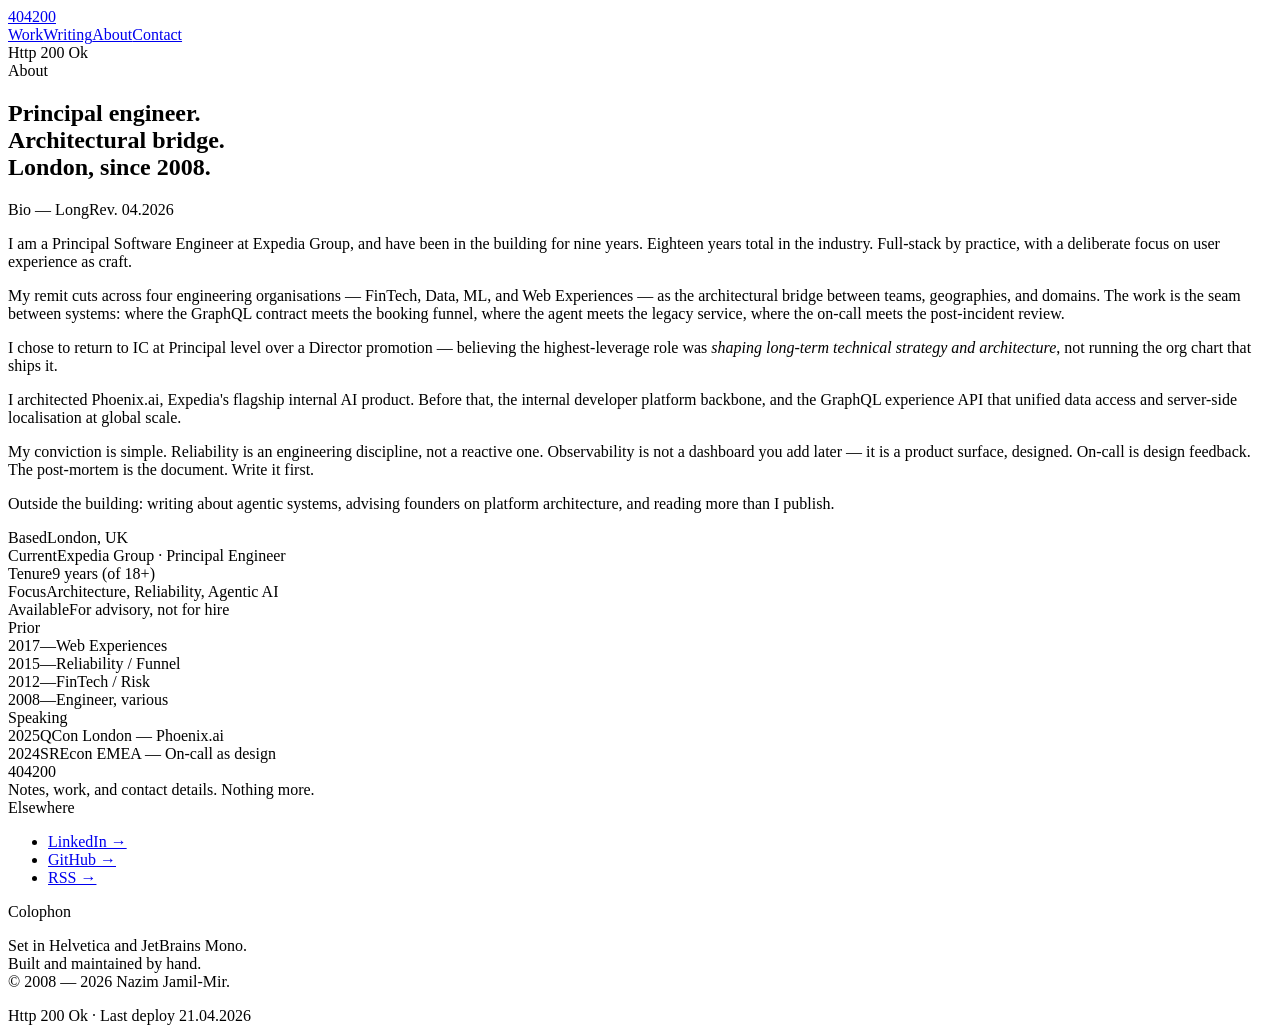
==== about/index.html @ 5a389b7d "Deploying to gh-pages from @ nazimjamil/404200@49bf01068c7d964cf28268f6c3b2073edb10a730 🚀" ====
<!DOCTYPE html><html lang="en"> <head><meta charset="UTF-8"><meta name="viewport" content="width=device-width, initial-scale=1"><meta name="description" content="Principal Software Engineer. Architect of Phoenix.ai. London."><title>About — 404·200</title><link rel="icon" type="image/svg+xml" href="/favicon.svg"><link rel="stylesheet" href="/404.200/_astro/_slug_.BNwKI9wT.css"></head> <body> <div class="page"> <style>astro-island,astro-slot,astro-static-slot{display:contents}</style><script>(()=>{var e=async t=>{await(await t())()};(self.Astro||(self.Astro={})).load=e;window.dispatchEvent(new Event("astro:load"));})();</script><script>(()=>{var A=Object.defineProperty;var g=(i,o,a)=>o in i?A(i,o,{enumerable:!0,configurable:!0,writable:!0,value:a}):i[o]=a;var d=(i,o,a)=>g(i,typeof o!="symbol"?o+"":o,a);{let i={0:t=>m(t),1:t=>a(t),2:t=>new RegExp(t),3:t=>new Date(t),4:t=>new Map(a(t)),5:t=>new Set(a(t)),6:t=>BigInt(t),7:t=>new URL(t),8:t=>new Uint8Array(t),9:t=>new Uint16Array(t),10:t=>new Uint32Array(t),11:t=>1/0*t},o=t=>{let[l,e]=t;return l in i?i[l](e):void 0},a=t=>t.map(o),m=t=>typeof t!="object"||t===null?t:Object.fromEntries(Object.entries(t).map(([l,e])=>[l,o(e)]));class y extends HTMLElement{constructor(){super(...arguments);d(this,"Component");d(this,"hydrator");d(this,"hydrate",async()=>{var b;if(!this.hydrator||!this.isConnected)return;let e=(b=this.parentElement)==null?void 0:b.closest("astro-island[ssr]");if(e){e.addEventListener("astro:hydrate",this.hydrate,{once:!0});return}let c=this.querySelectorAll("astro-slot"),n={},h=this.querySelectorAll("template[data-astro-template]");for(let r of h){let s=r.closest(this.tagName);s!=null&&s.isSameNode(this)&&(n[r.getAttribute("data-astro-template")||"default"]=r.innerHTML,r.remove())}for(let r of c){let s=r.closest(this.tagName);s!=null&&s.isSameNode(this)&&(n[r.getAttribute("name")||"default"]=r.innerHTML)}let p;try{p=this.hasAttribute("props")?m(JSON.parse(this.getAttribute("props"))):{}}catch(r){let s=this.getAttribute("component-url")||"<unknown>",v=this.getAttribute("component-export");throw v&&(s+=` (export ${v})`),console.error(`[hydrate] Error parsing props for component ${s}`,this.getAttribute("props"),r),r}let u;await this.hydrator(this)(this.Component,p,n,{client:this.getAttribute("client")}),this.removeAttribute("ssr"),this.dispatchEvent(new CustomEvent("astro:hydrate"))});d(this,"unmount",()=>{this.isConnected||this.dispatchEvent(new CustomEvent("astro:unmount"))})}disconnectedCallback(){document.removeEventListener("astro:after-swap",this.unmount),document.addEventListener("astro:after-swap",this.unmount,{once:!0})}connectedCallback(){if(!this.hasAttribute("await-children")||document.readyState==="interactive"||document.readyState==="complete")this.childrenConnectedCallback();else{let e=()=>{document.removeEventListener("DOMContentLoaded",e),c.disconnect(),this.childrenConnectedCallback()},c=new MutationObserver(()=>{var n;((n=this.lastChild)==null?void 0:n.nodeType)===Node.COMMENT_NODE&&this.lastChild.nodeValue==="astro:end"&&(this.lastChild.remove(),e())});c.observe(this,{childList:!0}),document.addEventListener("DOMContentLoaded",e)}}async childrenConnectedCallback(){let e=this.getAttribute("before-hydration-url");e&&await import(e),this.start()}async start(){let e=JSON.parse(this.getAttribute("opts")),c=this.getAttribute("client");if(Astro[c]===void 0){window.addEventListener(`astro:${c}`,()=>this.start(),{once:!0});return}try{await Astro[c](async()=>{let n=this.getAttribute("renderer-url"),[h,{default:p}]=await Promise.all([import(this.getAttribute("component-url")),n?import(n):()=>()=>{}]),u=this.getAttribute("component-export")||"default";if(!u.includes("."))this.Component=h[u];else{this.Component=h;for(let f of u.split("."))this.Component=this.Component[f]}return this.hydrator=p,this.hydrate},e,this)}catch(n){console.error(`[astro-island] Error hydrating ${this.getAttribute("component-url")}`,n)}}attributeChangedCallback(){this.hydrate()}}d(y,"observedAttributes",["props"]),customElements.get("astro-island")||customElements.define("astro-island",y)}})();</script><astro-island uid="1nLRUd" prefix="r4" component-url="/404.200/_astro/Header.C9mFIjWQ.js" component-export="default" renderer-url="/404.200/_astro/client.Ck_OXNAA.js" props="{&quot;active&quot;:[0,&quot;About&quot;]}" ssr client="load" opts="{&quot;name&quot;:&quot;Header&quot;,&quot;value&quot;:true}" await-children><header class="site-header"><a class="mark" href="/">404<span class="dot"></span>200</a><nav class="site-nav"><a class="nav-link" href="/work">Work</a><a class="nav-link" href="/writing">Writing</a><a class="nav-link is-active" href="/about">About</a><a class="nav-link" href="/contact">Contact</a></nav><div class="status-pill u-uppercase"><span class="status-dot"></span>Http 200 Ok</div></header><!--astro:end--></astro-island>  <section class="block about-page"><div class="page-head"><div><span class="label">About</span><h1>Principal engineer.<br/>Architectural bridge.<br/>London, since 2008.</h1></div><div class="meta"><span class="label-muted">Bio — Long</span><span class="label-muted">Rev. 04.2026</span></div></div><div class="body"><div class="prose"><p>I am a Principal Software Engineer at Expedia Group, and have been in the building for nine years. Eighteen years total in the industry. Full-stack by practice, with a deliberate focus on user experience as craft.</p><p>My remit cuts across four engineering organisations — FinTech, Data, ML, and Web Experiences — as the architectural bridge between teams, geographies, and domains. The work is the seam between systems: where the GraphQL contract meets the booking funnel, where the agent meets the legacy service, where the on-call meets the post-incident review.</p><div class="pull">I chose to return to IC at Principal level over a Director promotion — believing the highest-leverage role was <em>shaping long-term technical strategy and architecture</em>, not running the org chart that ships it.</div><p>I architected Phoenix.ai, Expedia&#x27;s flagship internal AI product. Before that, the internal developer platform backbone, and the GraphQL experience API that unified data access and server-side localisation at global scale.</p><p>My conviction is simple. Reliability is an engineering discipline, not a reactive one. Observability is not a dashboard you add later — it is a product surface, designed. On-call is design feedback. The post-mortem is the document. Write it first.</p><p>Outside the building: writing about agentic systems, advising founders on platform architecture, and reading more than I publish.</p></div><aside><div class="kv"><span class="k">Based</span><span class="v">London, UK</span></div><div class="kv"><span class="k">Current</span><span class="v">Expedia Group · Principal Engineer</span></div><div class="kv"><span class="k">Tenure</span><span class="v">9 years (of 18+)</span></div><div class="kv"><span class="k">Focus</span><span class="v">Architecture, Reliability, Agentic AI</span></div><div class="kv"><span class="k">Available</span><span class="v">For advisory, not for hire</span></div><div class="group-label">Prior</div><div class="kv"><span class="k">2017—</span><span class="v">Web Experiences</span></div><div class="kv"><span class="k">2015—</span><span class="v">Reliability / Funnel</span></div><div class="kv"><span class="k">2012—</span><span class="v">FinTech / Risk</span></div><div class="kv"><span class="k">2008—</span><span class="v">Engineer, various</span></div><div class="group-label">Speaking</div><div class="kv"><span class="k">2025</span><span class="v">QCon London — Phoenix.ai</span></div><div class="kv"><span class="k">2024</span><span class="v">SREcon EMEA — On-call as design</span></div></aside></div></section>  <footer class="site-footer"><div class="footer-col"><div class="footer-mark">404<span class="footer-dot"></span>200</div><div class="footer-tagline">Notes, work, and contact details. Nothing more.</div></div><div class="footer-col"><div class="label">Elsewhere</div><ul class="footer-links"><li><a href="https://www.linkedin.com/in/nazimjamilmir" target="_blank" rel="noopener noreferrer">LinkedIn →</a></li><li><a href="https://github.com/nazimjamil" target="_blank" rel="noopener noreferrer">GitHub →</a></li><li><a href="/rss.xml">RSS →</a></li></ul></div><div class="footer-col"><div class="label">Colophon</div><p class="footer-small">Set in Helvetica and JetBrains Mono.<br/>Built and maintained by hand.<br/>© 2008 — 2026 Nazim Jamil-Mir.</p></div><div class="footer-status u-uppercase"><span class="status-dot"></span>Http 200 Ok · Last deploy 21.04.2026</div></footer> </div> </body></html>
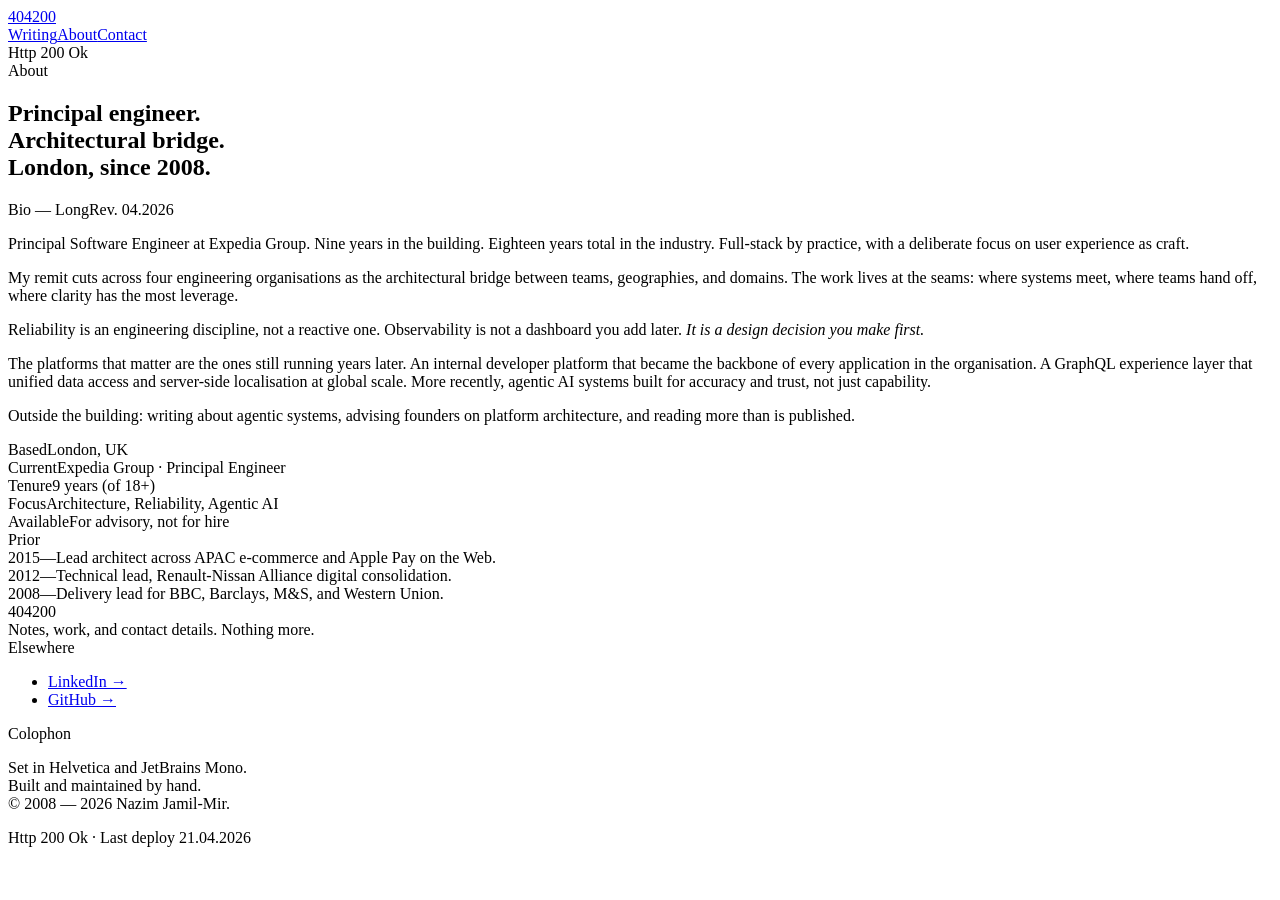
==== commit 3ae2e48b: "Deploying to gh-pages from @ nazimjamil/404200@7b618e17bde80939b89718a43ed02a01119f9fc4 🚀" ====
--- a/about/index.html
+++ b/about/index.html
@@ -1 +1 @@
-<!DOCTYPE html><html lang="en"> <head><meta charset="UTF-8"><meta name="viewport" content="width=device-width, initial-scale=1"><meta name="description" content="Principal Software Engineer. Architect of Phoenix.ai. London."><title>About — 404·200</title><link rel="icon" type="image/svg+xml" href="/favicon.svg"><link rel="stylesheet" href="/404.200/_astro/_slug_.BNwKI9wT.css"></head> <body> <div class="page"> <style>astro-island,astro-slot,astro-static-slot{display:contents}</style><script>(()=>{var e=async t=>{await(await t())()};(self.Astro||(self.Astro={})).load=e;window.dispatchEvent(new Event("astro:load"));})();</script><script>(()=>{var A=Object.defineProperty;var g=(i,o,a)=>o in i?A(i,o,{enumerable:!0,configurable:!0,writable:!0,value:a}):i[o]=a;var d=(i,o,a)=>g(i,typeof o!="symbol"?o+"":o,a);{let i={0:t=>m(t),1:t=>a(t),2:t=>new RegExp(t),3:t=>new Date(t),4:t=>new Map(a(t)),5:t=>new Set(a(t)),6:t=>BigInt(t),7:t=>new URL(t),8:t=>new Uint8Array(t),9:t=>new Uint16Array(t),10:t=>new Uint32Array(t),11:t=>1/0*t},o=t=>{let[l,e]=t;return l in i?i[l](e):void 0},a=t=>t.map(o),m=t=>typeof t!="object"||t===null?t:Object.fromEntries(Object.entries(t).map(([l,e])=>[l,o(e)]));class y extends HTMLElement{constructor(){super(...arguments);d(this,"Component");d(this,"hydrator");d(this,"hydrate",async()=>{var b;if(!this.hydrator||!this.isConnected)return;let e=(b=this.parentElement)==null?void 0:b.closest("astro-island[ssr]");if(e){e.addEventListener("astro:hydrate",this.hydrate,{once:!0});return}let c=this.querySelectorAll("astro-slot"),n={},h=this.querySelectorAll("template[data-astro-template]");for(let r of h){let s=r.closest(this.tagName);s!=null&&s.isSameNode(this)&&(n[r.getAttribute("data-astro-template")||"default"]=r.innerHTML,r.remove())}for(let r of c){let s=r.closest(this.tagName);s!=null&&s.isSameNode(this)&&(n[r.getAttribute("name")||"default"]=r.innerHTML)}let p;try{p=this.hasAttribute("props")?m(JSON.parse(this.getAttribute("props"))):{}}catch(r){let s=this.getAttribute("component-url")||"<unknown>",v=this.getAttribute("component-export");throw v&&(s+=` (export ${v})`),console.error(`[hydrate] Error parsing props for component ${s}`,this.getAttribute("props"),r),r}let u;await this.hydrator(this)(this.Component,p,n,{client:this.getAttribute("client")}),this.removeAttribute("ssr"),this.dispatchEvent(new CustomEvent("astro:hydrate"))});d(this,"unmount",()=>{this.isConnected||this.dispatchEvent(new CustomEvent("astro:unmount"))})}disconnectedCallback(){document.removeEventListener("astro:after-swap",this.unmount),document.addEventListener("astro:after-swap",this.unmount,{once:!0})}connectedCallback(){if(!this.hasAttribute("await-children")||document.readyState==="interactive"||document.readyState==="complete")this.childrenConnectedCallback();else{let e=()=>{document.removeEventListener("DOMContentLoaded",e),c.disconnect(),this.childrenConnectedCallback()},c=new MutationObserver(()=>{var n;((n=this.lastChild)==null?void 0:n.nodeType)===Node.COMMENT_NODE&&this.lastChild.nodeValue==="astro:end"&&(this.lastChild.remove(),e())});c.observe(this,{childList:!0}),document.addEventListener("DOMContentLoaded",e)}}async childrenConnectedCallback(){let e=this.getAttribute("before-hydration-url");e&&await import(e),this.start()}async start(){let e=JSON.parse(this.getAttribute("opts")),c=this.getAttribute("client");if(Astro[c]===void 0){window.addEventListener(`astro:${c}`,()=>this.start(),{once:!0});return}try{await Astro[c](async()=>{let n=this.getAttribute("renderer-url"),[h,{default:p}]=await Promise.all([import(this.getAttribute("component-url")),n?import(n):()=>()=>{}]),u=this.getAttribute("component-export")||"default";if(!u.includes("."))this.Component=h[u];else{this.Component=h;for(let f of u.split("."))this.Component=this.Component[f]}return this.hydrator=p,this.hydrate},e,this)}catch(n){console.error(`[astro-island] Error hydrating ${this.getAttribute("component-url")}`,n)}}attributeChangedCallback(){this.hydrate()}}d(y,"observedAttributes",["props"]),customElements.get("astro-island")||customElements.define("astro-island",y)}})();</script><astro-island uid="1nLRUd" prefix="r4" component-url="/404.200/_astro/Header.C9mFIjWQ.js" component-export="default" renderer-url="/404.200/_astro/client.Ck_OXNAA.js" props="{&quot;active&quot;:[0,&quot;About&quot;]}" ssr client="load" opts="{&quot;name&quot;:&quot;Header&quot;,&quot;value&quot;:true}" await-children><header class="site-header"><a class="mark" href="/">404<span class="dot"></span>200</a><nav class="site-nav"><a class="nav-link" href="/work">Work</a><a class="nav-link" href="/writing">Writing</a><a class="nav-link is-active" href="/about">About</a><a class="nav-link" href="/contact">Contact</a></nav><div class="status-pill u-uppercase"><span class="status-dot"></span>Http 200 Ok</div></header><!--astro:end--></astro-island>  <section class="block about-page"><div class="page-head"><div><span class="label">About</span><h1>Principal engineer.<br/>Architectural bridge.<br/>London, since 2008.</h1></div><div class="meta"><span class="label-muted">Bio — Long</span><span class="label-muted">Rev. 04.2026</span></div></div><div class="body"><div class="prose"><p>I am a Principal Software Engineer at Expedia Group, and have been in the building for nine years. Eighteen years total in the industry. Full-stack by practice, with a deliberate focus on user experience as craft.</p><p>My remit cuts across four engineering organisations — FinTech, Data, ML, and Web Experiences — as the architectural bridge between teams, geographies, and domains. The work is the seam between systems: where the GraphQL contract meets the booking funnel, where the agent meets the legacy service, where the on-call meets the post-incident review.</p><div class="pull">I chose to return to IC at Principal level over a Director promotion — believing the highest-leverage role was <em>shaping long-term technical strategy and architecture</em>, not running the org chart that ships it.</div><p>I architected Phoenix.ai, Expedia&#x27;s flagship internal AI product. Before that, the internal developer platform backbone, and the GraphQL experience API that unified data access and server-side localisation at global scale.</p><p>My conviction is simple. Reliability is an engineering discipline, not a reactive one. Observability is not a dashboard you add later — it is a product surface, designed. On-call is design feedback. The post-mortem is the document. Write it first.</p><p>Outside the building: writing about agentic systems, advising founders on platform architecture, and reading more than I publish.</p></div><aside><div class="kv"><span class="k">Based</span><span class="v">London, UK</span></div><div class="kv"><span class="k">Current</span><span class="v">Expedia Group · Principal Engineer</span></div><div class="kv"><span class="k">Tenure</span><span class="v">9 years (of 18+)</span></div><div class="kv"><span class="k">Focus</span><span class="v">Architecture, Reliability, Agentic AI</span></div><div class="kv"><span class="k">Available</span><span class="v">For advisory, not for hire</span></div><div class="group-label">Prior</div><div class="kv"><span class="k">2017—</span><span class="v">Web Experiences</span></div><div class="kv"><span class="k">2015—</span><span class="v">Reliability / Funnel</span></div><div class="kv"><span class="k">2012—</span><span class="v">FinTech / Risk</span></div><div class="kv"><span class="k">2008—</span><span class="v">Engineer, various</span></div><div class="group-label">Speaking</div><div class="kv"><span class="k">2025</span><span class="v">QCon London — Phoenix.ai</span></div><div class="kv"><span class="k">2024</span><span class="v">SREcon EMEA — On-call as design</span></div></aside></div></section>  <footer class="site-footer"><div class="footer-col"><div class="footer-mark">404<span class="footer-dot"></span>200</div><div class="footer-tagline">Notes, work, and contact details. Nothing more.</div></div><div class="footer-col"><div class="label">Elsewhere</div><ul class="footer-links"><li><a href="https://www.linkedin.com/in/nazimjamilmir" target="_blank" rel="noopener noreferrer">LinkedIn →</a></li><li><a href="https://github.com/nazimjamil" target="_blank" rel="noopener noreferrer">GitHub →</a></li><li><a href="/rss.xml">RSS →</a></li></ul></div><div class="footer-col"><div class="label">Colophon</div><p class="footer-small">Set in Helvetica and JetBrains Mono.<br/>Built and maintained by hand.<br/>© 2008 — 2026 Nazim Jamil-Mir.</p></div><div class="footer-status u-uppercase"><span class="status-dot"></span>Http 200 Ok · Last deploy 21.04.2026</div></footer> </div> </body></html>+<!DOCTYPE html><html lang="en"> <head><meta charset="UTF-8"><meta name="viewport" content="width=device-width, initial-scale=1"><meta name="description" content="Principal Software Engineer. Architect of Phoenix.ai. London."><title>About — 404·200</title><link rel="icon" type="image/svg+xml" href="/favicon.svg"><link rel="stylesheet" href="/404.200/_astro/_slug_.CbARQoSY.css"></head> <body> <div class="page"> <style>astro-island,astro-slot,astro-static-slot{display:contents}</style><script>(()=>{var e=async t=>{await(await t())()};(self.Astro||(self.Astro={})).load=e;window.dispatchEvent(new Event("astro:load"));})();</script><script>(()=>{var A=Object.defineProperty;var g=(i,o,a)=>o in i?A(i,o,{enumerable:!0,configurable:!0,writable:!0,value:a}):i[o]=a;var d=(i,o,a)=>g(i,typeof o!="symbol"?o+"":o,a);{let i={0:t=>m(t),1:t=>a(t),2:t=>new RegExp(t),3:t=>new Date(t),4:t=>new Map(a(t)),5:t=>new Set(a(t)),6:t=>BigInt(t),7:t=>new URL(t),8:t=>new Uint8Array(t),9:t=>new Uint16Array(t),10:t=>new Uint32Array(t),11:t=>1/0*t},o=t=>{let[l,e]=t;return l in i?i[l](e):void 0},a=t=>t.map(o),m=t=>typeof t!="object"||t===null?t:Object.fromEntries(Object.entries(t).map(([l,e])=>[l,o(e)]));class y extends HTMLElement{constructor(){super(...arguments);d(this,"Component");d(this,"hydrator");d(this,"hydrate",async()=>{var b;if(!this.hydrator||!this.isConnected)return;let e=(b=this.parentElement)==null?void 0:b.closest("astro-island[ssr]");if(e){e.addEventListener("astro:hydrate",this.hydrate,{once:!0});return}let c=this.querySelectorAll("astro-slot"),n={},h=this.querySelectorAll("template[data-astro-template]");for(let r of h){let s=r.closest(this.tagName);s!=null&&s.isSameNode(this)&&(n[r.getAttribute("data-astro-template")||"default"]=r.innerHTML,r.remove())}for(let r of c){let s=r.closest(this.tagName);s!=null&&s.isSameNode(this)&&(n[r.getAttribute("name")||"default"]=r.innerHTML)}let p;try{p=this.hasAttribute("props")?m(JSON.parse(this.getAttribute("props"))):{}}catch(r){let s=this.getAttribute("component-url")||"<unknown>",v=this.getAttribute("component-export");throw v&&(s+=` (export ${v})`),console.error(`[hydrate] Error parsing props for component ${s}`,this.getAttribute("props"),r),r}let u;await this.hydrator(this)(this.Component,p,n,{client:this.getAttribute("client")}),this.removeAttribute("ssr"),this.dispatchEvent(new CustomEvent("astro:hydrate"))});d(this,"unmount",()=>{this.isConnected||this.dispatchEvent(new CustomEvent("astro:unmount"))})}disconnectedCallback(){document.removeEventListener("astro:after-swap",this.unmount),document.addEventListener("astro:after-swap",this.unmount,{once:!0})}connectedCallback(){if(!this.hasAttribute("await-children")||document.readyState==="interactive"||document.readyState==="complete")this.childrenConnectedCallback();else{let e=()=>{document.removeEventListener("DOMContentLoaded",e),c.disconnect(),this.childrenConnectedCallback()},c=new MutationObserver(()=>{var n;((n=this.lastChild)==null?void 0:n.nodeType)===Node.COMMENT_NODE&&this.lastChild.nodeValue==="astro:end"&&(this.lastChild.remove(),e())});c.observe(this,{childList:!0}),document.addEventListener("DOMContentLoaded",e)}}async childrenConnectedCallback(){let e=this.getAttribute("before-hydration-url");e&&await import(e),this.start()}async start(){let e=JSON.parse(this.getAttribute("opts")),c=this.getAttribute("client");if(Astro[c]===void 0){window.addEventListener(`astro:${c}`,()=>this.start(),{once:!0});return}try{await Astro[c](async()=>{let n=this.getAttribute("renderer-url"),[h,{default:p}]=await Promise.all([import(this.getAttribute("component-url")),n?import(n):()=>()=>{}]),u=this.getAttribute("component-export")||"default";if(!u.includes("."))this.Component=h[u];else{this.Component=h;for(let f of u.split("."))this.Component=this.Component[f]}return this.hydrator=p,this.hydrate},e,this)}catch(n){console.error(`[astro-island] Error hydrating ${this.getAttribute("component-url")}`,n)}}attributeChangedCallback(){this.hydrate()}}d(y,"observedAttributes",["props"]),customElements.get("astro-island")||customElements.define("astro-island",y)}})();</script><astro-island uid="Z11p2c1" prefix="r4" component-url="/404.200/_astro/Header.SlaGEBiw.js" component-export="default" renderer-url="/404.200/_astro/client.Brf3ESY8.js" props="{&quot;active&quot;:[0,&quot;About&quot;]}" ssr client="load" opts="{&quot;name&quot;:&quot;Header&quot;,&quot;value&quot;:true}" await-children><header class="site-header"><a class="mark" href="/404.200/">404<span class="dot"></span>200</a><nav class="site-nav"><a class="nav-link" href="/404.200/writing">Writing</a><a class="nav-link is-active" href="/404.200/about">About</a><a class="nav-link" href="/404.200/contact">Contact</a></nav><div class="status-pill u-uppercase"><span class="status-dot"></span>Http 200 Ok</div></header><!--astro:end--></astro-island>  <section class="block about-page"><div class="page-head"><div><span class="label">About</span><h1>Principal engineer.<br/>Architectural bridge.<br/>London, since 2008.</h1></div><div class="meta"><span class="label-muted">Bio — Long</span><span class="label-muted">Rev. 04.2026</span></div></div><div class="body"><div class="prose"><p>Principal Software Engineer at Expedia Group. Nine years in the building. Eighteen years total in the industry. Full-stack by practice, with a deliberate focus on user experience as craft.</p><p>My remit cuts across four engineering organisations as the architectural bridge between teams, geographies, and domains. The work lives at the seams: where systems meet, where teams hand off, where clarity has the most leverage.</p><div class="pull">Reliability is an engineering discipline, not a reactive one. Observability is not a dashboard you add later. <em>It is a design decision you make first.</em></div><p>The platforms that matter are the ones still running years later. An internal developer platform that became the backbone of every application in the organisation. A GraphQL experience layer that unified data access and server-side localisation at global scale. More recently, agentic AI systems built for accuracy and trust, not just capability.</p><p>Outside the building: writing about agentic systems, advising founders on platform architecture, and reading more than is published.</p></div><aside><div class="kv"><span class="k">Based</span><span class="v">London, UK</span></div><div class="kv"><span class="k">Current</span><span class="v">Expedia Group · Principal Engineer</span></div><div class="kv"><span class="k">Tenure</span><span class="v">9 years (of 18+)</span></div><div class="kv"><span class="k">Focus</span><span class="v">Architecture, Reliability, Agentic AI</span></div><div class="kv"><span class="k">Available</span><span class="v">For advisory, not for hire</span></div><div class="group-label">Prior</div><div class="kv"><span class="k">2015—</span><span class="v">Lead architect across APAC e-commerce and Apple Pay on the Web.</span></div><div class="kv"><span class="k">2012—</span><span class="v">Technical lead, Renault-Nissan Alliance digital consolidation.</span></div><div class="kv"><span class="k">2008—</span><span class="v">Delivery lead for BBC, Barclays, M&amp;S, and Western Union.</span></div></aside></div></section>  <footer class="site-footer"><div class="footer-col"><div class="footer-mark">404<span class="footer-dot"></span>200</div><div class="footer-tagline">Notes, work, and contact details. Nothing more.</div></div><div class="footer-col"><div class="label">Elsewhere</div><ul class="footer-links"><li><a href="https://www.linkedin.com/in/nazimjamil" target="_blank" rel="noopener noreferrer">LinkedIn →</a></li><li><a href="https://github.com/nazimjamil" target="_blank" rel="noopener noreferrer">GitHub →</a></li></ul></div><div class="footer-col"><div class="label">Colophon</div><p class="footer-small">Set in Helvetica and JetBrains Mono.<br/>Built and maintained by hand.<br/>© 2008 — 2026 Nazim Jamil-Mir.</p></div><div class="footer-status u-uppercase"><span class="status-dot"></span>Http 200 Ok · Last deploy 21.04.2026</div></footer> </div> </body></html>
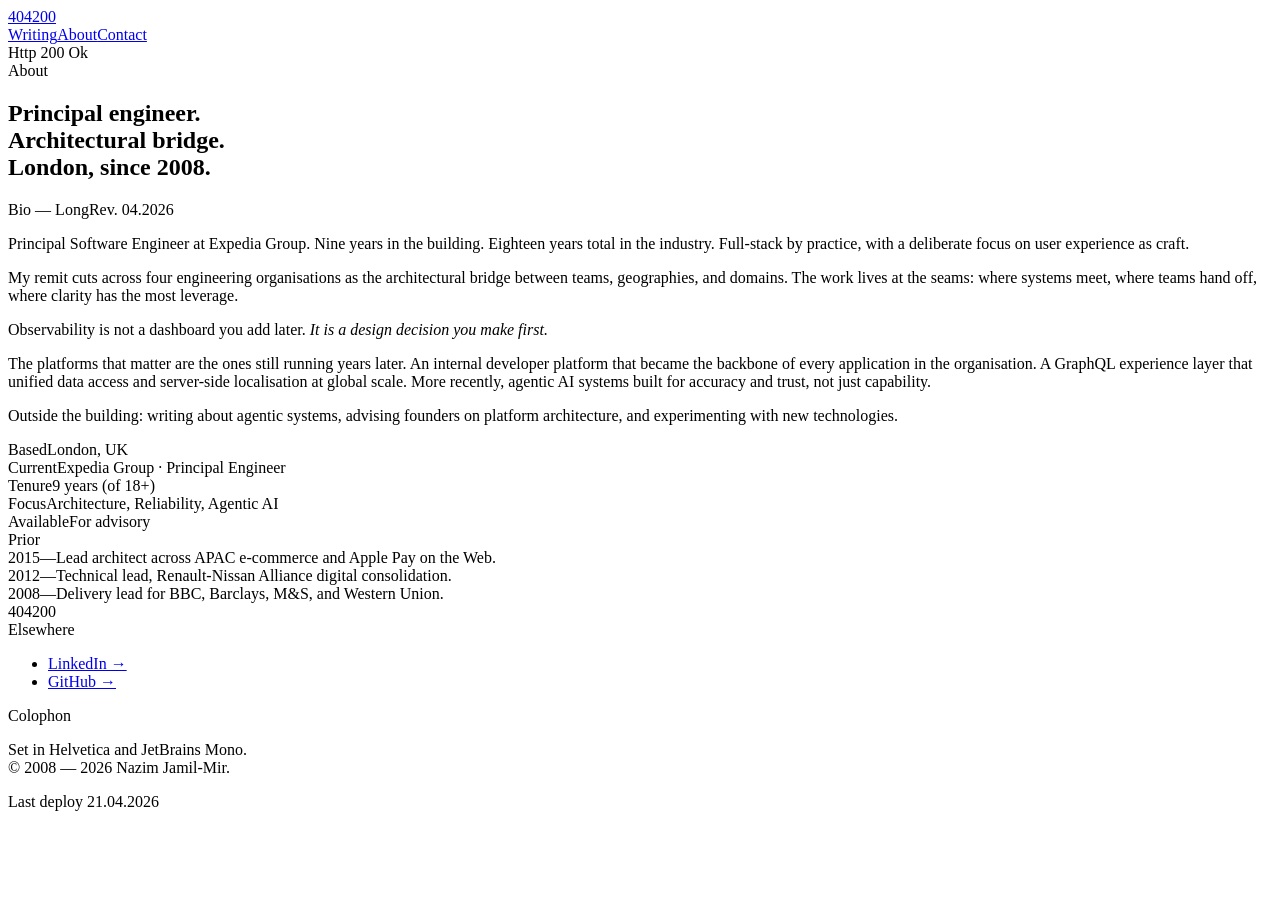
==== commit d85819c9: "Deploying to gh-pages from @ nazimjamil/404200@6c9fbba4cd90cd9b2258c293fcf6536ea27a7392 🚀" ====
--- a/about/index.html
+++ b/about/index.html
@@ -1 +1 @@
-<!DOCTYPE html><html lang="en"> <head><meta charset="UTF-8"><meta name="viewport" content="width=device-width, initial-scale=1"><meta name="description" content="Principal Software Engineer. Architect of Phoenix.ai. London."><title>About — 404·200</title><link rel="icon" type="image/svg+xml" href="/favicon.svg"><link rel="stylesheet" href="/404.200/_astro/_slug_.CbARQoSY.css"></head> <body> <div class="page"> <style>astro-island,astro-slot,astro-static-slot{display:contents}</style><script>(()=>{var e=async t=>{await(await t())()};(self.Astro||(self.Astro={})).load=e;window.dispatchEvent(new Event("astro:load"));})();</script><script>(()=>{var A=Object.defineProperty;var g=(i,o,a)=>o in i?A(i,o,{enumerable:!0,configurable:!0,writable:!0,value:a}):i[o]=a;var d=(i,o,a)=>g(i,typeof o!="symbol"?o+"":o,a);{let i={0:t=>m(t),1:t=>a(t),2:t=>new RegExp(t),3:t=>new Date(t),4:t=>new Map(a(t)),5:t=>new Set(a(t)),6:t=>BigInt(t),7:t=>new URL(t),8:t=>new Uint8Array(t),9:t=>new Uint16Array(t),10:t=>new Uint32Array(t),11:t=>1/0*t},o=t=>{let[l,e]=t;return l in i?i[l](e):void 0},a=t=>t.map(o),m=t=>typeof t!="object"||t===null?t:Object.fromEntries(Object.entries(t).map(([l,e])=>[l,o(e)]));class y extends HTMLElement{constructor(){super(...arguments);d(this,"Component");d(this,"hydrator");d(this,"hydrate",async()=>{var b;if(!this.hydrator||!this.isConnected)return;let e=(b=this.parentElement)==null?void 0:b.closest("astro-island[ssr]");if(e){e.addEventListener("astro:hydrate",this.hydrate,{once:!0});return}let c=this.querySelectorAll("astro-slot"),n={},h=this.querySelectorAll("template[data-astro-template]");for(let r of h){let s=r.closest(this.tagName);s!=null&&s.isSameNode(this)&&(n[r.getAttribute("data-astro-template")||"default"]=r.innerHTML,r.remove())}for(let r of c){let s=r.closest(this.tagName);s!=null&&s.isSameNode(this)&&(n[r.getAttribute("name")||"default"]=r.innerHTML)}let p;try{p=this.hasAttribute("props")?m(JSON.parse(this.getAttribute("props"))):{}}catch(r){let s=this.getAttribute("component-url")||"<unknown>",v=this.getAttribute("component-export");throw v&&(s+=` (export ${v})`),console.error(`[hydrate] Error parsing props for component ${s}`,this.getAttribute("props"),r),r}let u;await this.hydrator(this)(this.Component,p,n,{client:this.getAttribute("client")}),this.removeAttribute("ssr"),this.dispatchEvent(new CustomEvent("astro:hydrate"))});d(this,"unmount",()=>{this.isConnected||this.dispatchEvent(new CustomEvent("astro:unmount"))})}disconnectedCallback(){document.removeEventListener("astro:after-swap",this.unmount),document.addEventListener("astro:after-swap",this.unmount,{once:!0})}connectedCallback(){if(!this.hasAttribute("await-children")||document.readyState==="interactive"||document.readyState==="complete")this.childrenConnectedCallback();else{let e=()=>{document.removeEventListener("DOMContentLoaded",e),c.disconnect(),this.childrenConnectedCallback()},c=new MutationObserver(()=>{var n;((n=this.lastChild)==null?void 0:n.nodeType)===Node.COMMENT_NODE&&this.lastChild.nodeValue==="astro:end"&&(this.lastChild.remove(),e())});c.observe(this,{childList:!0}),document.addEventListener("DOMContentLoaded",e)}}async childrenConnectedCallback(){let e=this.getAttribute("before-hydration-url");e&&await import(e),this.start()}async start(){let e=JSON.parse(this.getAttribute("opts")),c=this.getAttribute("client");if(Astro[c]===void 0){window.addEventListener(`astro:${c}`,()=>this.start(),{once:!0});return}try{await Astro[c](async()=>{let n=this.getAttribute("renderer-url"),[h,{default:p}]=await Promise.all([import(this.getAttribute("component-url")),n?import(n):()=>()=>{}]),u=this.getAttribute("component-export")||"default";if(!u.includes("."))this.Component=h[u];else{this.Component=h;for(let f of u.split("."))this.Component=this.Component[f]}return this.hydrator=p,this.hydrate},e,this)}catch(n){console.error(`[astro-island] Error hydrating ${this.getAttribute("component-url")}`,n)}}attributeChangedCallback(){this.hydrate()}}d(y,"observedAttributes",["props"]),customElements.get("astro-island")||customElements.define("astro-island",y)}})();</script><astro-island uid="Z11p2c1" prefix="r4" component-url="/404.200/_astro/Header.SlaGEBiw.js" component-export="default" renderer-url="/404.200/_astro/client.Brf3ESY8.js" props="{&quot;active&quot;:[0,&quot;About&quot;]}" ssr client="load" opts="{&quot;name&quot;:&quot;Header&quot;,&quot;value&quot;:true}" await-children><header class="site-header"><a class="mark" href="/404.200/">404<span class="dot"></span>200</a><nav class="site-nav"><a class="nav-link" href="/404.200/writing">Writing</a><a class="nav-link is-active" href="/404.200/about">About</a><a class="nav-link" href="/404.200/contact">Contact</a></nav><div class="status-pill u-uppercase"><span class="status-dot"></span>Http 200 Ok</div></header><!--astro:end--></astro-island>  <section class="block about-page"><div class="page-head"><div><span class="label">About</span><h1>Principal engineer.<br/>Architectural bridge.<br/>London, since 2008.</h1></div><div class="meta"><span class="label-muted">Bio — Long</span><span class="label-muted">Rev. 04.2026</span></div></div><div class="body"><div class="prose"><p>Principal Software Engineer at Expedia Group. Nine years in the building. Eighteen years total in the industry. Full-stack by practice, with a deliberate focus on user experience as craft.</p><p>My remit cuts across four engineering organisations as the architectural bridge between teams, geographies, and domains. The work lives at the seams: where systems meet, where teams hand off, where clarity has the most leverage.</p><div class="pull">Reliability is an engineering discipline, not a reactive one. Observability is not a dashboard you add later. <em>It is a design decision you make first.</em></div><p>The platforms that matter are the ones still running years later. An internal developer platform that became the backbone of every application in the organisation. A GraphQL experience layer that unified data access and server-side localisation at global scale. More recently, agentic AI systems built for accuracy and trust, not just capability.</p><p>Outside the building: writing about agentic systems, advising founders on platform architecture, and reading more than is published.</p></div><aside><div class="kv"><span class="k">Based</span><span class="v">London, UK</span></div><div class="kv"><span class="k">Current</span><span class="v">Expedia Group · Principal Engineer</span></div><div class="kv"><span class="k">Tenure</span><span class="v">9 years (of 18+)</span></div><div class="kv"><span class="k">Focus</span><span class="v">Architecture, Reliability, Agentic AI</span></div><div class="kv"><span class="k">Available</span><span class="v">For advisory, not for hire</span></div><div class="group-label">Prior</div><div class="kv"><span class="k">2015—</span><span class="v">Lead architect across APAC e-commerce and Apple Pay on the Web.</span></div><div class="kv"><span class="k">2012—</span><span class="v">Technical lead, Renault-Nissan Alliance digital consolidation.</span></div><div class="kv"><span class="k">2008—</span><span class="v">Delivery lead for BBC, Barclays, M&amp;S, and Western Union.</span></div></aside></div></section>  <footer class="site-footer"><div class="footer-col"><div class="footer-mark">404<span class="footer-dot"></span>200</div><div class="footer-tagline">Notes, work, and contact details. Nothing more.</div></div><div class="footer-col"><div class="label">Elsewhere</div><ul class="footer-links"><li><a href="https://www.linkedin.com/in/nazimjamil" target="_blank" rel="noopener noreferrer">LinkedIn →</a></li><li><a href="https://github.com/nazimjamil" target="_blank" rel="noopener noreferrer">GitHub →</a></li></ul></div><div class="footer-col"><div class="label">Colophon</div><p class="footer-small">Set in Helvetica and JetBrains Mono.<br/>Built and maintained by hand.<br/>© 2008 — 2026 Nazim Jamil-Mir.</p></div><div class="footer-status u-uppercase"><span class="status-dot"></span>Http 200 Ok · Last deploy 21.04.2026</div></footer> </div> </body></html>+<!DOCTYPE html><html lang="en"> <head><meta charset="UTF-8"><meta name="viewport" content="width=device-width, initial-scale=1"><meta name="description" content="Principal Software Engineer. Architect of Phoenix.ai. London."><title>About — 404·200</title><link rel="icon" type="image/svg+xml" href="/favicon.svg"><link rel="stylesheet" href="/404.200/_astro/_slug_.CbARQoSY.css"></head> <body> <div class="page"> <style>astro-island,astro-slot,astro-static-slot{display:contents}</style><script>(()=>{var e=async t=>{await(await t())()};(self.Astro||(self.Astro={})).load=e;window.dispatchEvent(new Event("astro:load"));})();</script><script>(()=>{var A=Object.defineProperty;var g=(i,o,a)=>o in i?A(i,o,{enumerable:!0,configurable:!0,writable:!0,value:a}):i[o]=a;var d=(i,o,a)=>g(i,typeof o!="symbol"?o+"":o,a);{let i={0:t=>m(t),1:t=>a(t),2:t=>new RegExp(t),3:t=>new Date(t),4:t=>new Map(a(t)),5:t=>new Set(a(t)),6:t=>BigInt(t),7:t=>new URL(t),8:t=>new Uint8Array(t),9:t=>new Uint16Array(t),10:t=>new Uint32Array(t),11:t=>1/0*t},o=t=>{let[l,e]=t;return l in i?i[l](e):void 0},a=t=>t.map(o),m=t=>typeof t!="object"||t===null?t:Object.fromEntries(Object.entries(t).map(([l,e])=>[l,o(e)]));class y extends HTMLElement{constructor(){super(...arguments);d(this,"Component");d(this,"hydrator");d(this,"hydrate",async()=>{var b;if(!this.hydrator||!this.isConnected)return;let e=(b=this.parentElement)==null?void 0:b.closest("astro-island[ssr]");if(e){e.addEventListener("astro:hydrate",this.hydrate,{once:!0});return}let c=this.querySelectorAll("astro-slot"),n={},h=this.querySelectorAll("template[data-astro-template]");for(let r of h){let s=r.closest(this.tagName);s!=null&&s.isSameNode(this)&&(n[r.getAttribute("data-astro-template")||"default"]=r.innerHTML,r.remove())}for(let r of c){let s=r.closest(this.tagName);s!=null&&s.isSameNode(this)&&(n[r.getAttribute("name")||"default"]=r.innerHTML)}let p;try{p=this.hasAttribute("props")?m(JSON.parse(this.getAttribute("props"))):{}}catch(r){let s=this.getAttribute("component-url")||"<unknown>",v=this.getAttribute("component-export");throw v&&(s+=` (export ${v})`),console.error(`[hydrate] Error parsing props for component ${s}`,this.getAttribute("props"),r),r}let u;await this.hydrator(this)(this.Component,p,n,{client:this.getAttribute("client")}),this.removeAttribute("ssr"),this.dispatchEvent(new CustomEvent("astro:hydrate"))});d(this,"unmount",()=>{this.isConnected||this.dispatchEvent(new CustomEvent("astro:unmount"))})}disconnectedCallback(){document.removeEventListener("astro:after-swap",this.unmount),document.addEventListener("astro:after-swap",this.unmount,{once:!0})}connectedCallback(){if(!this.hasAttribute("await-children")||document.readyState==="interactive"||document.readyState==="complete")this.childrenConnectedCallback();else{let e=()=>{document.removeEventListener("DOMContentLoaded",e),c.disconnect(),this.childrenConnectedCallback()},c=new MutationObserver(()=>{var n;((n=this.lastChild)==null?void 0:n.nodeType)===Node.COMMENT_NODE&&this.lastChild.nodeValue==="astro:end"&&(this.lastChild.remove(),e())});c.observe(this,{childList:!0}),document.addEventListener("DOMContentLoaded",e)}}async childrenConnectedCallback(){let e=this.getAttribute("before-hydration-url");e&&await import(e),this.start()}async start(){let e=JSON.parse(this.getAttribute("opts")),c=this.getAttribute("client");if(Astro[c]===void 0){window.addEventListener(`astro:${c}`,()=>this.start(),{once:!0});return}try{await Astro[c](async()=>{let n=this.getAttribute("renderer-url"),[h,{default:p}]=await Promise.all([import(this.getAttribute("component-url")),n?import(n):()=>()=>{}]),u=this.getAttribute("component-export")||"default";if(!u.includes("."))this.Component=h[u];else{this.Component=h;for(let f of u.split("."))this.Component=this.Component[f]}return this.hydrator=p,this.hydrate},e,this)}catch(n){console.error(`[astro-island] Error hydrating ${this.getAttribute("component-url")}`,n)}}attributeChangedCallback(){this.hydrate()}}d(y,"observedAttributes",["props"]),customElements.get("astro-island")||customElements.define("astro-island",y)}})();</script><astro-island uid="Z11p2c1" prefix="r4" component-url="/404.200/_astro/Header.SlaGEBiw.js" component-export="default" renderer-url="/404.200/_astro/client.Brf3ESY8.js" props="{&quot;active&quot;:[0,&quot;About&quot;]}" ssr client="load" opts="{&quot;name&quot;:&quot;Header&quot;,&quot;value&quot;:true}" await-children><header class="site-header"><a class="mark" href="/404.200/">404<span class="dot"></span>200</a><nav class="site-nav"><a class="nav-link" href="/404.200/writing">Writing</a><a class="nav-link is-active" href="/404.200/about">About</a><a class="nav-link" href="/404.200/contact">Contact</a></nav><div class="status-pill u-uppercase"><span class="status-dot"></span>Http 200 Ok</div></header><!--astro:end--></astro-island>  <section class="block about-page"><div class="page-head"><div><span class="label">About</span><h1>Principal engineer.<br/>Architectural bridge.<br/>London, since 2008.</h1></div><div class="meta"><span class="label-muted">Bio — Long</span><span class="label-muted">Rev. 04.2026</span></div></div><div class="body"><div class="prose"><p>Principal Software Engineer at Expedia Group. Nine years in the building. Eighteen years total in the industry. Full-stack by practice, with a deliberate focus on user experience as craft.</p><p>My remit cuts across four engineering organisations as the architectural bridge between teams, geographies, and domains. The work lives at the seams: where systems meet, where teams hand off, where clarity has the most leverage.</p><div class="pull">Observability is not a dashboard you add later. <em>It is a design decision you make first.</em></div><p>The platforms that matter are the ones still running years later. An internal developer platform that became the backbone of every application in the organisation. A GraphQL experience layer that unified data access and server-side localisation at global scale. More recently, agentic AI systems built for accuracy and trust, not just capability.</p><p>Outside the building: writing about agentic systems, advising founders on platform architecture, and experimenting with new technologies.</p></div><aside><div class="kv"><span class="k">Based</span><span class="v">London, UK</span></div><div class="kv"><span class="k">Current</span><span class="v">Expedia Group · Principal Engineer</span></div><div class="kv"><span class="k">Tenure</span><span class="v">9 years (of 18+)</span></div><div class="kv"><span class="k">Focus</span><span class="v">Architecture, Reliability, Agentic AI</span></div><div class="kv"><span class="k">Available</span><span class="v">For advisory</span></div><div class="group-label">Prior</div><div class="kv"><span class="k">2015—</span><span class="v">Lead architect across APAC e-commerce and Apple Pay on the Web.</span></div><div class="kv"><span class="k">2012—</span><span class="v">Technical lead, Renault-Nissan Alliance digital consolidation.</span></div><div class="kv"><span class="k">2008—</span><span class="v">Delivery lead for BBC, Barclays, M&amp;S, and Western Union.</span></div></aside></div></section>  <footer class="site-footer"><div class="footer-col"><div class="footer-mark">404<span class="footer-dot"></span>200</div></div><div class="footer-col"><div class="label">Elsewhere</div><ul class="footer-links"><li><a href="https://www.linkedin.com/in/nazimjamil" target="_blank" rel="noopener noreferrer">LinkedIn →</a></li><li><a href="https://github.com/nazimjamil" target="_blank" rel="noopener noreferrer">GitHub →</a></li></ul></div><div class="footer-col"><div class="label">Colophon</div><p class="footer-small">Set in Helvetica and JetBrains Mono.<br/>© 2008 — 2026 Nazim Jamil-Mir.</p></div><div class="footer-status u-uppercase"><span class="status-dot"></span>Last deploy 21.04.2026</div></footer> </div> </body></html>
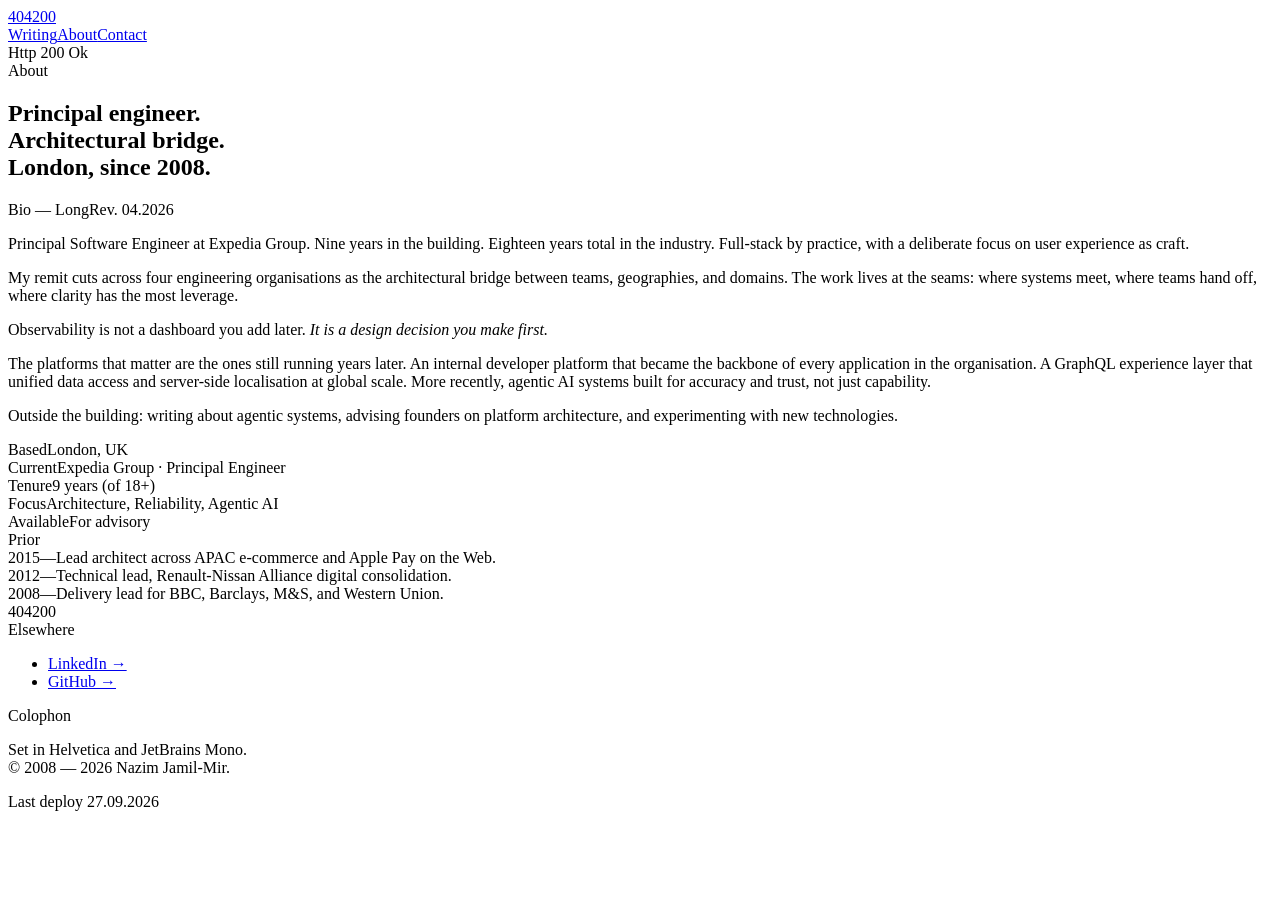
==== commit 844c4d17: "Deploying to gh-pages from @ nazimjamil/404200@da3302ede17dab240cc0339001bb0a37a1f392a7 🚀" ====
--- a/about/index.html
+++ b/about/index.html
@@ -1 +1 @@
-<!DOCTYPE html><html lang="en"> <head><meta charset="UTF-8"><meta name="viewport" content="width=device-width, initial-scale=1"><meta name="description" content="Principal Software Engineer. Architect of Phoenix.ai. London."><title>About — 404·200</title><link rel="icon" type="image/svg+xml" href="/favicon.svg"><link rel="stylesheet" href="/404.200/_astro/_slug_.CbARQoSY.css"></head> <body> <div class="page"> <style>astro-island,astro-slot,astro-static-slot{display:contents}</style><script>(()=>{var e=async t=>{await(await t())()};(self.Astro||(self.Astro={})).load=e;window.dispatchEvent(new Event("astro:load"));})();</script><script>(()=>{var A=Object.defineProperty;var g=(i,o,a)=>o in i?A(i,o,{enumerable:!0,configurable:!0,writable:!0,value:a}):i[o]=a;var d=(i,o,a)=>g(i,typeof o!="symbol"?o+"":o,a);{let i={0:t=>m(t),1:t=>a(t),2:t=>new RegExp(t),3:t=>new Date(t),4:t=>new Map(a(t)),5:t=>new Set(a(t)),6:t=>BigInt(t),7:t=>new URL(t),8:t=>new Uint8Array(t),9:t=>new Uint16Array(t),10:t=>new Uint32Array(t),11:t=>1/0*t},o=t=>{let[l,e]=t;return l in i?i[l](e):void 0},a=t=>t.map(o),m=t=>typeof t!="object"||t===null?t:Object.fromEntries(Object.entries(t).map(([l,e])=>[l,o(e)]));class y extends HTMLElement{constructor(){super(...arguments);d(this,"Component");d(this,"hydrator");d(this,"hydrate",async()=>{var b;if(!this.hydrator||!this.isConnected)return;let e=(b=this.parentElement)==null?void 0:b.closest("astro-island[ssr]");if(e){e.addEventListener("astro:hydrate",this.hydrate,{once:!0});return}let c=this.querySelectorAll("astro-slot"),n={},h=this.querySelectorAll("template[data-astro-template]");for(let r of h){let s=r.closest(this.tagName);s!=null&&s.isSameNode(this)&&(n[r.getAttribute("data-astro-template")||"default"]=r.innerHTML,r.remove())}for(let r of c){let s=r.closest(this.tagName);s!=null&&s.isSameNode(this)&&(n[r.getAttribute("name")||"default"]=r.innerHTML)}let p;try{p=this.hasAttribute("props")?m(JSON.parse(this.getAttribute("props"))):{}}catch(r){let s=this.getAttribute("component-url")||"<unknown>",v=this.getAttribute("component-export");throw v&&(s+=` (export ${v})`),console.error(`[hydrate] Error parsing props for component ${s}`,this.getAttribute("props"),r),r}let u;await this.hydrator(this)(this.Component,p,n,{client:this.getAttribute("client")}),this.removeAttribute("ssr"),this.dispatchEvent(new CustomEvent("astro:hydrate"))});d(this,"unmount",()=>{this.isConnected||this.dispatchEvent(new CustomEvent("astro:unmount"))})}disconnectedCallback(){document.removeEventListener("astro:after-swap",this.unmount),document.addEventListener("astro:after-swap",this.unmount,{once:!0})}connectedCallback(){if(!this.hasAttribute("await-children")||document.readyState==="interactive"||document.readyState==="complete")this.childrenConnectedCallback();else{let e=()=>{document.removeEventListener("DOMContentLoaded",e),c.disconnect(),this.childrenConnectedCallback()},c=new MutationObserver(()=>{var n;((n=this.lastChild)==null?void 0:n.nodeType)===Node.COMMENT_NODE&&this.lastChild.nodeValue==="astro:end"&&(this.lastChild.remove(),e())});c.observe(this,{childList:!0}),document.addEventListener("DOMContentLoaded",e)}}async childrenConnectedCallback(){let e=this.getAttribute("before-hydration-url");e&&await import(e),this.start()}async start(){let e=JSON.parse(this.getAttribute("opts")),c=this.getAttribute("client");if(Astro[c]===void 0){window.addEventListener(`astro:${c}`,()=>this.start(),{once:!0});return}try{await Astro[c](async()=>{let n=this.getAttribute("renderer-url"),[h,{default:p}]=await Promise.all([import(this.getAttribute("component-url")),n?import(n):()=>()=>{}]),u=this.getAttribute("component-export")||"default";if(!u.includes("."))this.Component=h[u];else{this.Component=h;for(let f of u.split("."))this.Component=this.Component[f]}return this.hydrator=p,this.hydrate},e,this)}catch(n){console.error(`[astro-island] Error hydrating ${this.getAttribute("component-url")}`,n)}}attributeChangedCallback(){this.hydrate()}}d(y,"observedAttributes",["props"]),customElements.get("astro-island")||customElements.define("astro-island",y)}})();</script><astro-island uid="Z11p2c1" prefix="r4" component-url="/404.200/_astro/Header.SlaGEBiw.js" component-export="default" renderer-url="/404.200/_astro/client.Brf3ESY8.js" props="{&quot;active&quot;:[0,&quot;About&quot;]}" ssr client="load" opts="{&quot;name&quot;:&quot;Header&quot;,&quot;value&quot;:true}" await-children><header class="site-header"><a class="mark" href="/404.200/">404<span class="dot"></span>200</a><nav class="site-nav"><a class="nav-link" href="/404.200/writing">Writing</a><a class="nav-link is-active" href="/404.200/about">About</a><a class="nav-link" href="/404.200/contact">Contact</a></nav><div class="status-pill u-uppercase"><span class="status-dot"></span>Http 200 Ok</div></header><!--astro:end--></astro-island>  <section class="block about-page"><div class="page-head"><div><span class="label">About</span><h1>Principal engineer.<br/>Architectural bridge.<br/>London, since 2008.</h1></div><div class="meta"><span class="label-muted">Bio — Long</span><span class="label-muted">Rev. 04.2026</span></div></div><div class="body"><div class="prose"><p>Principal Software Engineer at Expedia Group. Nine years in the building. Eighteen years total in the industry. Full-stack by practice, with a deliberate focus on user experience as craft.</p><p>My remit cuts across four engineering organisations as the architectural bridge between teams, geographies, and domains. The work lives at the seams: where systems meet, where teams hand off, where clarity has the most leverage.</p><div class="pull">Observability is not a dashboard you add later. <em>It is a design decision you make first.</em></div><p>The platforms that matter are the ones still running years later. An internal developer platform that became the backbone of every application in the organisation. A GraphQL experience layer that unified data access and server-side localisation at global scale. More recently, agentic AI systems built for accuracy and trust, not just capability.</p><p>Outside the building: writing about agentic systems, advising founders on platform architecture, and experimenting with new technologies.</p></div><aside><div class="kv"><span class="k">Based</span><span class="v">London, UK</span></div><div class="kv"><span class="k">Current</span><span class="v">Expedia Group · Principal Engineer</span></div><div class="kv"><span class="k">Tenure</span><span class="v">9 years (of 18+)</span></div><div class="kv"><span class="k">Focus</span><span class="v">Architecture, Reliability, Agentic AI</span></div><div class="kv"><span class="k">Available</span><span class="v">For advisory</span></div><div class="group-label">Prior</div><div class="kv"><span class="k">2015—</span><span class="v">Lead architect across APAC e-commerce and Apple Pay on the Web.</span></div><div class="kv"><span class="k">2012—</span><span class="v">Technical lead, Renault-Nissan Alliance digital consolidation.</span></div><div class="kv"><span class="k">2008—</span><span class="v">Delivery lead for BBC, Barclays, M&amp;S, and Western Union.</span></div></aside></div></section>  <footer class="site-footer"><div class="footer-col"><div class="footer-mark">404<span class="footer-dot"></span>200</div></div><div class="footer-col"><div class="label">Elsewhere</div><ul class="footer-links"><li><a href="https://www.linkedin.com/in/nazimjamil" target="_blank" rel="noopener noreferrer">LinkedIn →</a></li><li><a href="https://github.com/nazimjamil" target="_blank" rel="noopener noreferrer">GitHub →</a></li></ul></div><div class="footer-col"><div class="label">Colophon</div><p class="footer-small">Set in Helvetica and JetBrains Mono.<br/>© 2008 — 2026 Nazim Jamil-Mir.</p></div><div class="footer-status u-uppercase"><span class="status-dot"></span>Last deploy 21.04.2026</div></footer> </div> </body></html>+<!DOCTYPE html><html lang="en"> <head><meta charset="UTF-8"><meta name="viewport" content="width=device-width, initial-scale=1"><meta name="description" content="Principal Software Engineer. Architect of Phoenix.ai. London."><title>About — 404·200</title><link rel="icon" type="image/svg+xml" href="/favicon.svg"><link rel="stylesheet" href="/404.200/_astro/_slug_.CbARQoSY.css"></head> <body> <div class="page"> <style>astro-island,astro-slot,astro-static-slot{display:contents}</style><script>(()=>{var e=async t=>{await(await t())()};(self.Astro||(self.Astro={})).load=e;window.dispatchEvent(new Event("astro:load"));})();</script><script>(()=>{var A=Object.defineProperty;var g=(i,o,a)=>o in i?A(i,o,{enumerable:!0,configurable:!0,writable:!0,value:a}):i[o]=a;var d=(i,o,a)=>g(i,typeof o!="symbol"?o+"":o,a);{let i={0:t=>m(t),1:t=>a(t),2:t=>new RegExp(t),3:t=>new Date(t),4:t=>new Map(a(t)),5:t=>new Set(a(t)),6:t=>BigInt(t),7:t=>new URL(t),8:t=>new Uint8Array(t),9:t=>new Uint16Array(t),10:t=>new Uint32Array(t),11:t=>1/0*t},o=t=>{let[l,e]=t;return l in i?i[l](e):void 0},a=t=>t.map(o),m=t=>typeof t!="object"||t===null?t:Object.fromEntries(Object.entries(t).map(([l,e])=>[l,o(e)]));class y extends HTMLElement{constructor(){super(...arguments);d(this,"Component");d(this,"hydrator");d(this,"hydrate",async()=>{var b;if(!this.hydrator||!this.isConnected)return;let e=(b=this.parentElement)==null?void 0:b.closest("astro-island[ssr]");if(e){e.addEventListener("astro:hydrate",this.hydrate,{once:!0});return}let c=this.querySelectorAll("astro-slot"),n={},h=this.querySelectorAll("template[data-astro-template]");for(let r of h){let s=r.closest(this.tagName);s!=null&&s.isSameNode(this)&&(n[r.getAttribute("data-astro-template")||"default"]=r.innerHTML,r.remove())}for(let r of c){let s=r.closest(this.tagName);s!=null&&s.isSameNode(this)&&(n[r.getAttribute("name")||"default"]=r.innerHTML)}let p;try{p=this.hasAttribute("props")?m(JSON.parse(this.getAttribute("props"))):{}}catch(r){let s=this.getAttribute("component-url")||"<unknown>",v=this.getAttribute("component-export");throw v&&(s+=` (export ${v})`),console.error(`[hydrate] Error parsing props for component ${s}`,this.getAttribute("props"),r),r}let u;await this.hydrator(this)(this.Component,p,n,{client:this.getAttribute("client")}),this.removeAttribute("ssr"),this.dispatchEvent(new CustomEvent("astro:hydrate"))});d(this,"unmount",()=>{this.isConnected||this.dispatchEvent(new CustomEvent("astro:unmount"))})}disconnectedCallback(){document.removeEventListener("astro:after-swap",this.unmount),document.addEventListener("astro:after-swap",this.unmount,{once:!0})}connectedCallback(){if(!this.hasAttribute("await-children")||document.readyState==="interactive"||document.readyState==="complete")this.childrenConnectedCallback();else{let e=()=>{document.removeEventListener("DOMContentLoaded",e),c.disconnect(),this.childrenConnectedCallback()},c=new MutationObserver(()=>{var n;((n=this.lastChild)==null?void 0:n.nodeType)===Node.COMMENT_NODE&&this.lastChild.nodeValue==="astro:end"&&(this.lastChild.remove(),e())});c.observe(this,{childList:!0}),document.addEventListener("DOMContentLoaded",e)}}async childrenConnectedCallback(){let e=this.getAttribute("before-hydration-url");e&&await import(e),this.start()}async start(){let e=JSON.parse(this.getAttribute("opts")),c=this.getAttribute("client");if(Astro[c]===void 0){window.addEventListener(`astro:${c}`,()=>this.start(),{once:!0});return}try{await Astro[c](async()=>{let n=this.getAttribute("renderer-url"),[h,{default:p}]=await Promise.all([import(this.getAttribute("component-url")),n?import(n):()=>()=>{}]),u=this.getAttribute("component-export")||"default";if(!u.includes("."))this.Component=h[u];else{this.Component=h;for(let f of u.split("."))this.Component=this.Component[f]}return this.hydrator=p,this.hydrate},e,this)}catch(n){console.error(`[astro-island] Error hydrating ${this.getAttribute("component-url")}`,n)}}attributeChangedCallback(){this.hydrate()}}d(y,"observedAttributes",["props"]),customElements.get("astro-island")||customElements.define("astro-island",y)}})();</script><astro-island uid="Z11p2c1" prefix="r4" component-url="/404.200/_astro/Header.SlaGEBiw.js" component-export="default" renderer-url="/404.200/_astro/client.Brf3ESY8.js" props="{&quot;active&quot;:[0,&quot;About&quot;]}" ssr client="load" opts="{&quot;name&quot;:&quot;Header&quot;,&quot;value&quot;:true}" await-children><header class="site-header"><a class="mark" href="/404.200/">404<span class="dot"></span>200</a><nav class="site-nav"><a class="nav-link" href="/404.200/writing">Writing</a><a class="nav-link is-active" href="/404.200/about">About</a><a class="nav-link" href="/404.200/contact">Contact</a></nav><div class="status-pill u-uppercase"><span class="status-dot"></span>Http 200 Ok</div></header><!--astro:end--></astro-island>  <section class="block about-page"><div class="page-head"><div><span class="label">About</span><h1>Principal engineer.<br/>Architectural bridge.<br/>London, since 2008.</h1></div><div class="meta"><span class="label-muted">Bio — Long</span><span class="label-muted">Rev. 04.2026</span></div></div><div class="body"><div class="prose"><p>Principal Software Engineer at Expedia Group. Nine years in the building. Eighteen years total in the industry. Full-stack by practice, with a deliberate focus on user experience as craft.</p><p>My remit cuts across four engineering organisations as the architectural bridge between teams, geographies, and domains. The work lives at the seams: where systems meet, where teams hand off, where clarity has the most leverage.</p><div class="pull">Observability is not a dashboard you add later. <em>It is a design decision you make first.</em></div><p>The platforms that matter are the ones still running years later. An internal developer platform that became the backbone of every application in the organisation. A GraphQL experience layer that unified data access and server-side localisation at global scale. More recently, agentic AI systems built for accuracy and trust, not just capability.</p><p>Outside the building: writing about agentic systems, advising founders on platform architecture, and experimenting with new technologies.</p></div><aside><div class="kv"><span class="k">Based</span><span class="v">London, UK</span></div><div class="kv"><span class="k">Current</span><span class="v">Expedia Group · Principal Engineer</span></div><div class="kv"><span class="k">Tenure</span><span class="v">9 years (of 18+)</span></div><div class="kv"><span class="k">Focus</span><span class="v">Architecture, Reliability, Agentic AI</span></div><div class="kv"><span class="k">Available</span><span class="v">For advisory</span></div><div class="group-label">Prior</div><div class="kv"><span class="k">2015—</span><span class="v">Lead architect across APAC e-commerce and Apple Pay on the Web.</span></div><div class="kv"><span class="k">2012—</span><span class="v">Technical lead, Renault-Nissan Alliance digital consolidation.</span></div><div class="kv"><span class="k">2008—</span><span class="v">Delivery lead for BBC, Barclays, M&amp;S, and Western Union.</span></div></aside></div></section>  <footer class="site-footer"><div class="footer-col"><div class="footer-mark">404<span class="footer-dot"></span>200</div></div><div class="footer-col"><div class="label">Elsewhere</div><ul class="footer-links"><li><a href="https://www.linkedin.com/in/nazimjamil" target="_blank" rel="noopener noreferrer">LinkedIn →</a></li><li><a href="https://github.com/nazimjamil" target="_blank" rel="noopener noreferrer">GitHub →</a></li></ul></div><div class="footer-col"><div class="label">Colophon</div><p class="footer-small">Set in Helvetica and JetBrains Mono.<br/>© 2008 — 2026 Nazim Jamil-Mir.</p></div><div class="footer-status u-uppercase"><span class="status-dot"></span>Last deploy <!-- -->27.09.2026</div></footer> </div> </body></html>
